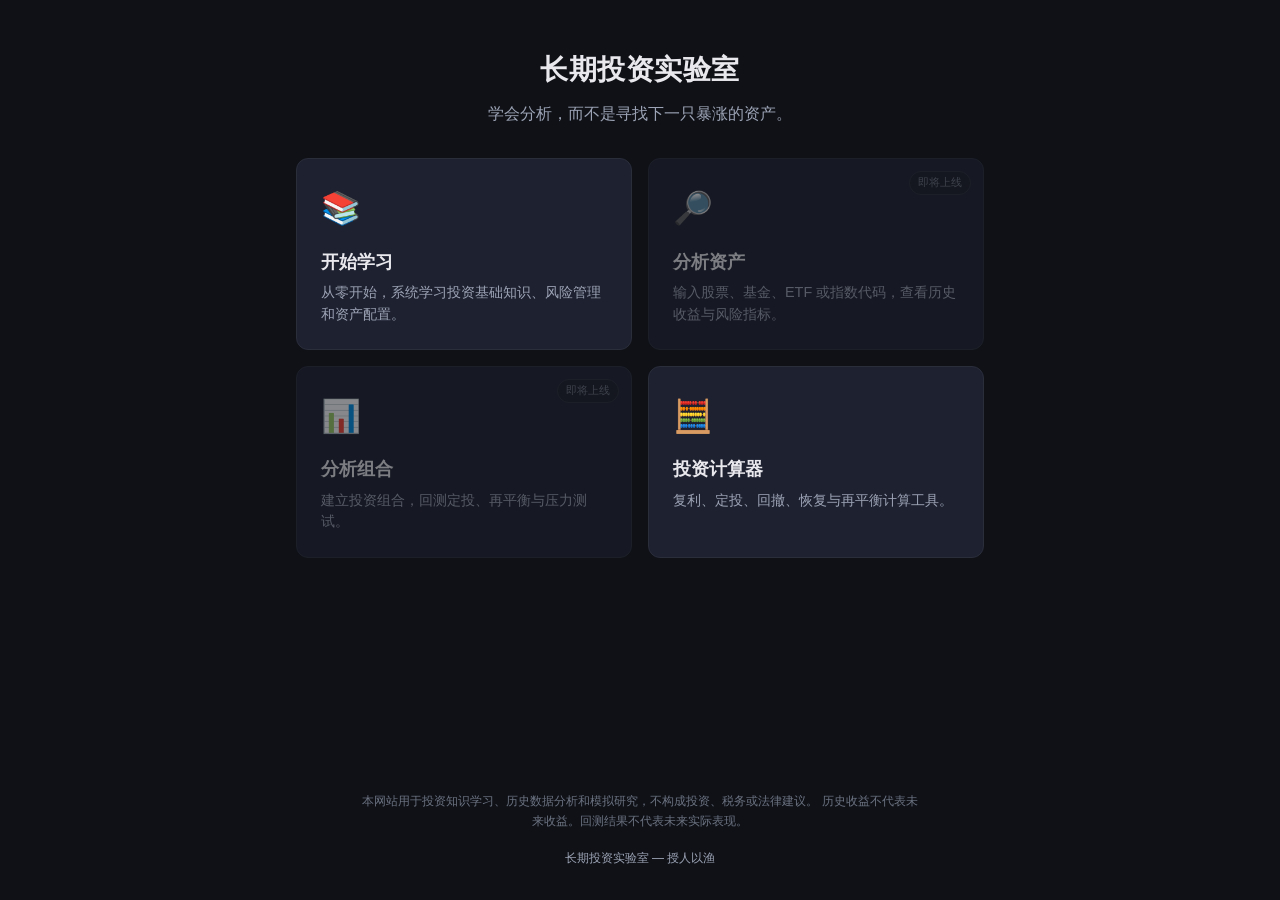
==== index.html @ 00b1dd11 "Phase 1: 项目骨架 — 首页、学习页面、计算器、响应式布局" ====
<!DOCTYPE html>
<html lang="zh-CN">
<head>
  <meta charset="UTF-8">
  <meta name="viewport" content="width=device-width, initial-scale=1.0">
  <title>长期投资实验室</title>
  <meta name="description" content="帮助普通人学习投资、分析资产、理解风险、研究组合。">
  <link rel="stylesheet" href="css/main.css">
  <link rel="stylesheet" href="css/mobile.css">
</head>
<body>
  <header class="site-header">
    <h1 class="site-title">长期投资实验室</h1>
    <p class="site-subtitle">学会分析，而不是寻找下一只暴涨的资产。</p>
  </header>

  <main class="home-grid">
    <a href="learn.html" class="entry-card">
      <span class="entry-icon">📚</span>
      <h2 class="entry-title">开始学习</h2>
      <p class="entry-desc">从零开始，系统学习投资基础知识、风险管理和资产配置。</p>
    </a>

    <a href="assets.html" class="entry-card entry-card--disabled" aria-disabled="true">
      <span class="entry-icon">🔎</span>
      <h2 class="entry-title">分析资产</h2>
      <p class="entry-desc">输入股票、基金、ETF 或指数代码，查看历史收益与风险指标。</p>
      <span class="entry-badge">即将上线</span>
    </a>

    <a href="portfolio.html" class="entry-card entry-card--disabled" aria-disabled="true">
      <span class="entry-icon">📊</span>
      <h2 class="entry-title">分析组合</h2>
      <p class="entry-desc">建立投资组合，回测定投、再平衡与压力测试。</p>
      <span class="entry-badge">即将上线</span>
    </a>

    <a href="calculator.html" class="entry-card">
      <span class="entry-icon">🧮</span>
      <h2 class="entry-title">投资计算器</h2>
      <p class="entry-desc">复利、定投、回撤、恢复与再平衡计算工具。</p>
    </a>
  </main>

  <footer class="site-footer">
    <p class="disclaimer">
      本网站用于投资知识学习、历史数据分析和模拟研究，不构成投资、税务或法律建议。
      历史收益不代表未来收益。回测结果不代表未来实际表现。
    </p>
    <p class="copyright">长期投资实验室 &mdash; 授人以渔</p>
  </footer>
</body>
</html>
---- css/main.css ----
/* ============================================
   长期投资实验室 — 全局样式
   风格：专业、简洁、克制
   ============================================ */

:root {
  --bg-primary: #0f1117;
  --bg-secondary: #1a1d27;
  --bg-card: #1e2130;
  --bg-card-hover: #252838;
  --text-primary: #e8e8ed;
  --text-secondary: #9ca3b4;
  --text-muted: #6b7280;
  --accent: #5b8def;
  --accent-dim: #3d5fa8;
  --border: #2a2d3a;
  --border-light: #353849;
  --danger: #e0556a;
  --success: #4caf88;
  --radius: 12px;
  --radius-sm: 8px;
  --gap: 16px;
  --max-width: 720px;
}

*, *::before, *::after {
  box-sizing: border-box;
  margin: 0;
  padding: 0;
}

html {
  font-size: 16px;
  -webkit-text-size-adjust: 100%;
}

body {
  font-family: -apple-system, BlinkMacSystemFont, "Segoe UI", "PingFang SC",
    "Hiragino Sans GB", "Microsoft YaHei", sans-serif;
  background: var(--bg-primary);
  color: var(--text-primary);
  line-height: 1.6;
  min-height: 100vh;
  display: flex;
  flex-direction: column;
}

/* ============================================
   Header
   ============================================ */

.site-header {
  text-align: center;
  padding: 48px var(--gap) 32px;
}

.site-title {
  font-size: 1.75rem;
  font-weight: 700;
  letter-spacing: 0.02em;
  color: var(--text-primary);
  margin-bottom: 8px;
}

.site-subtitle {
  font-size: 1rem;
  color: var(--text-secondary);
  max-width: 480px;
  margin: 0 auto;
}

.back-link {
  display: inline-block;
  color: var(--accent);
  text-decoration: none;
  font-size: 0.9rem;
  margin-bottom: 16px;
  transition: color 0.2s;
}

.back-link:hover {
  color: #7aabff;
}

/* ============================================
   Home Grid
   ============================================ */

.home-grid {
  display: grid;
  grid-template-columns: 1fr;
  gap: var(--gap);
  padding: 0 var(--gap);
  max-width: var(--max-width);
  margin: 0 auto;
  width: 100%;
}

.entry-card {
  display: flex;
  flex-direction: column;
  align-items: flex-start;
  background: var(--bg-card);
  border: 1px solid var(--border);
  border-radius: var(--radius);
  padding: 24px;
  text-decoration: none;
  color: var(--text-primary);
  transition: background 0.2s, border-color 0.2s;
  position: relative;
}

.entry-card:not(.entry-card--disabled):hover {
  background: var(--bg-card-hover);
  border-color: var(--accent-dim);
}

.entry-card--disabled {
  opacity: 0.5;
  cursor: not-allowed;
  pointer-events: none;
}

.entry-icon {
  font-size: 2rem;
  margin-bottom: 12px;
}

.entry-title {
  font-size: 1.15rem;
  font-weight: 600;
  margin-bottom: 6px;
}

.entry-desc {
  font-size: 0.9rem;
  color: var(--text-secondary);
  line-height: 1.5;
}

.entry-badge {
  position: absolute;
  top: 12px;
  right: 12px;
  font-size: 0.7rem;
  background: var(--bg-secondary);
  color: var(--text-muted);
  padding: 2px 8px;
  border-radius: 100px;
  border: 1px solid var(--border);
}

/* ============================================
   Learn Page
   ============================================ */

.learn-content {
  max-width: var(--max-width);
  margin: 0 auto;
  padding: 0 var(--gap);
  width: 100%;
}

.course-section {
  margin-bottom: var(--gap);
}

.course-toggle {
  display: flex;
  align-items: center;
  gap: 12px;
  width: 100%;
  background: var(--bg-card);
  border: 1px solid var(--border);
  border-radius: var(--radius);
  padding: 16px 20px;
  color: var(--text-primary);
  font: inherit;
  cursor: pointer;
  text-align: left;
  transition: background 0.2s;
}

.course-toggle:hover {
  background: var(--bg-card-hover);
}

.course-toggle h2 {
  flex: 1;
  font-size: 1rem;
  font-weight: 600;
}

.course-level {
  font-size: 0.7rem;
  font-weight: 700;
  padding: 3px 10px;
  border-radius: 100px;
  text-transform: uppercase;
  letter-spacing: 0.05em;
}

.course-level--beginner {
  background: #1a3a2a;
  color: var(--success);
}

.course-level--intermediate {
  background: #2a2a1a;
  color: #d4a84b;
}

.course-level--advanced {
  background: #2a1a2a;
  color: #ab7bdb;
}

.toggle-icon {
  font-size: 1.2rem;
  font-weight: 300;
  color: var(--text-muted);
  width: 24px;
  text-align: center;
}

.course-body {
  background: var(--bg-secondary);
  border: 1px solid var(--border);
  border-top: none;
  border-radius: 0 0 var(--radius) var(--radius);
  padding: 20px;
}

.course-list {
  list-style: none;
}

.course-list li {
  padding: 12px 0;
  border-bottom: 1px solid var(--border);
}

.course-list li:last-child {
  border-bottom: none;
}

.course-list h3 {
  font-size: 0.95rem;
  font-weight: 600;
  margin-bottom: 4px;
  color: var(--text-primary);
}

.course-list p {
  font-size: 0.85rem;
  color: var(--text-secondary);
  line-height: 1.6;
}

/* ============================================
   Calculator Page
   ============================================ */

.calc-content {
  max-width: var(--max-width);
  margin: 0 auto;
  padding: 0 var(--gap);
  width: 100%;
}

.calc-card {
  background: var(--bg-card);
  border: 1px solid var(--border);
  border-radius: var(--radius);
  padding: 24px;
  margin-bottom: var(--gap);
}

.calc-title {
  font-size: 1.15rem;
  font-weight: 600;
  margin-bottom: 4px;
}

.calc-desc {
  font-size: 0.85rem;
  color: var(--text-secondary);
  margin-bottom: 20px;
}

.calc-form {
  display: flex;
  flex-direction: column;
  gap: 14px;
}

.calc-form label {
  display: flex;
  flex-direction: column;
  gap: 4px;
  font-size: 0.85rem;
  color: var(--text-secondary);
}

.calc-form input,
.calc-form select {
  background: var(--bg-secondary);
  border: 1px solid var(--border);
  border-radius: var(--radius-sm);
  padding: 10px 12px;
  font: inherit;
  font-size: 0.95rem;
  color: var(--text-primary);
  outline: none;
  transition: border-color 0.2s;
}

.calc-form input:focus,
.calc-form select:focus {
  border-color: var(--accent);
}

.calc-form select {
  cursor: pointer;
}

.calc-result {
  margin-top: 20px;
  padding-top: 20px;
  border-top: 1px solid var(--border);
}

.result-table {
  width: 100%;
  border-collapse: collapse;
}

.result-table tr {
  border-bottom: 1px solid var(--border);
}

.result-table tr:last-child {
  border-bottom: none;
}

.result-table td,
.result-table th {
  padding: 10px 0;
  font-size: 0.9rem;
  text-align: left;
}

.result-table td:last-child,
.result-table th:last-child {
  text-align: right;
  font-weight: 600;
  font-variant-numeric: tabular-nums;
}

/* ============================================
   Rebalance Calculator
   ============================================ */

.rb-asset-row {
  display: flex;
  gap: 8px;
  align-items: flex-end;
  padding: 10px 0;
  border-bottom: 1px solid var(--border);
}

.rb-asset-row label {
  flex: 1;
  min-width: 0;
}

.rb-asset-row input {
  width: 100%;
}

.rb-action-buy {
  color: var(--danger);
}

.rb-action-sell {
  color: var(--success);
}

/* ============================================
   Buttons
   ============================================ */

.btn {
  display: inline-flex;
  align-items: center;
  justify-content: center;
  padding: 12px 24px;
  border: none;
  border-radius: var(--radius-sm);
  font: inherit;
  font-size: 0.95rem;
  font-weight: 600;
  cursor: pointer;
  transition: background 0.2s, opacity 0.2s;
}

.btn--primary {
  background: var(--accent);
  color: #fff;
}

.btn--primary:hover {
  background: #4a7de0;
}

.btn--primary:active {
  opacity: 0.85;
}

/* ============================================
   Forms
   ============================================ */

input[type="number"]::-webkit-inner-spin-button,
input[type="number"]::-webkit-outer-spin-button {
  opacity: 0.4;
}

/* ============================================
   Footer
   ============================================ */

.site-footer {
  margin-top: auto;
  text-align: center;
  padding: 40px var(--gap) 32px;
  color: var(--text-muted);
  font-size: 0.75rem;
  line-height: 1.7;
}

.disclaimer {
  max-width: 560px;
  margin: 0 auto 16px;
}

.copyright {
  font-weight: 500;
  color: var(--text-secondary);
}

/* ============================================
   Responsive Breakpoints
   ============================================ */

@media (min-width: 600px) {
  .home-grid {
    grid-template-columns: 1fr 1fr;
  }

  .entry-card {
    min-height: 180px;
  }
}
---- css/mobile.css ----
/* ============================================
   长期投资实验室 — 移动端增强
   手机优先，触摸友好
   ============================================ */

/* 基准：375px 宽度手机 */

/* 确保点击区域足够大 */
@media (max-width: 599px) {
  .site-title {
    font-size: 1.5rem;
  }

  .site-subtitle {
    font-size: 0.9rem;
  }

  .site-header {
    padding: 32px 16px 24px;
  }

  .entry-card {
    padding: 20px 18px;
  }

  .entry-icon {
    font-size: 1.6rem;
  }

  .course-toggle {
    padding: 14px 16px;
  }

  .calc-card {
    padding: 20px 16px;
  }

  .calc-form input,
  .calc-form select,
  .btn {
    min-height: 44px; /* iOS 推荐最小触摸目标 */
  }

  .rb-asset-row {
    flex-direction: column;
    gap: 8px;
    padding: 14px 0;
  }

  /* 页面底部留出安全区 */
  .site-footer {
    padding-bottom: max(32px, env(safe-area-inset-bottom));
  }
}

/* 平板及以上 */
@media (min-width: 600px) and (max-width: 1023px) {
  .home-grid {
    grid-template-columns: 1fr 1fr;
  }
}

/* 桌面 */
@media (min-width: 1024px) {
  body {
    font-size: 17px;
  }

  .home-grid {
    grid-template-columns: 1fr 1fr;
  }
}

/* 暗色模式滚动条 (WebKit) */
::-webkit-scrollbar {
  width: 6px;
}

::-webkit-scrollbar-track {
  background: var(--bg-primary);
}

::-webkit-scrollbar-thumb {
  background: var(--border);
  border-radius: 3px;
}

/* 选中文字颜色 */
::selection {
  background: var(--accent-dim);
  color: #fff;
}
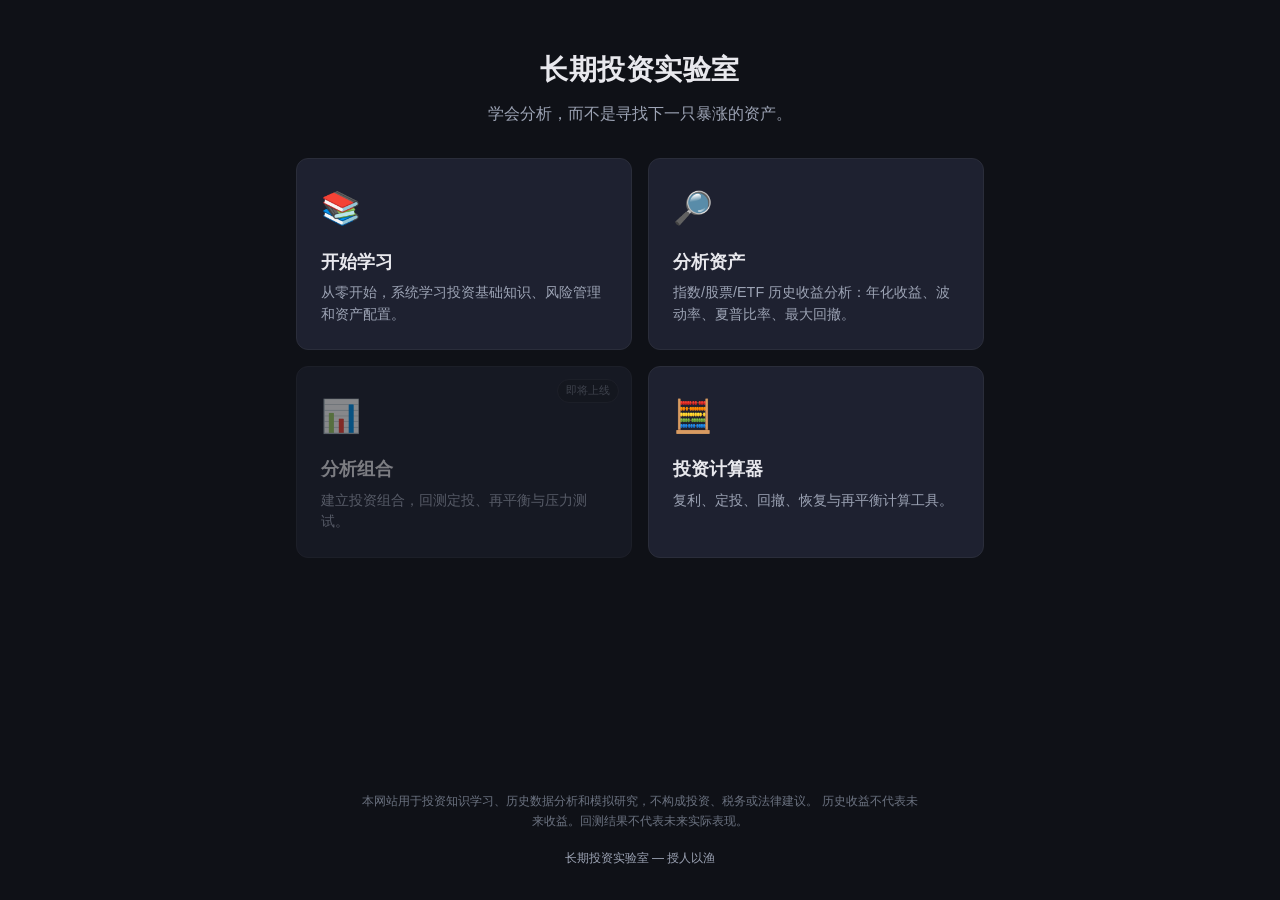
==== commit 126090f9: "Phase 3: 资产分析页 — 分析引擎 + Canvas 图表 + 多资产对比" ====
--- a/index.html
+++ b/index.html
@@ -21,11 +21,10 @@
       <p class="entry-desc">从零开始，系统学习投资基础知识、风险管理和资产配置。</p>
     </a>
 
-    <a href="assets.html" class="entry-card entry-card--disabled" aria-disabled="true">
+    <a href="analysis.html" class="entry-card">
       <span class="entry-icon">🔎</span>
       <h2 class="entry-title">分析资产</h2>
-      <p class="entry-desc">输入股票、基金、ETF 或指数代码，查看历史收益与风险指标。</p>
-      <span class="entry-badge">即将上线</span>
+      <p class="entry-desc">指数/股票/ETF 历史收益分析：年化收益、波动率、夏普比率、最大回撤。</p>
     </a>
 
     <a href="portfolio.html" class="entry-card entry-card--disabled" aria-disabled="true">
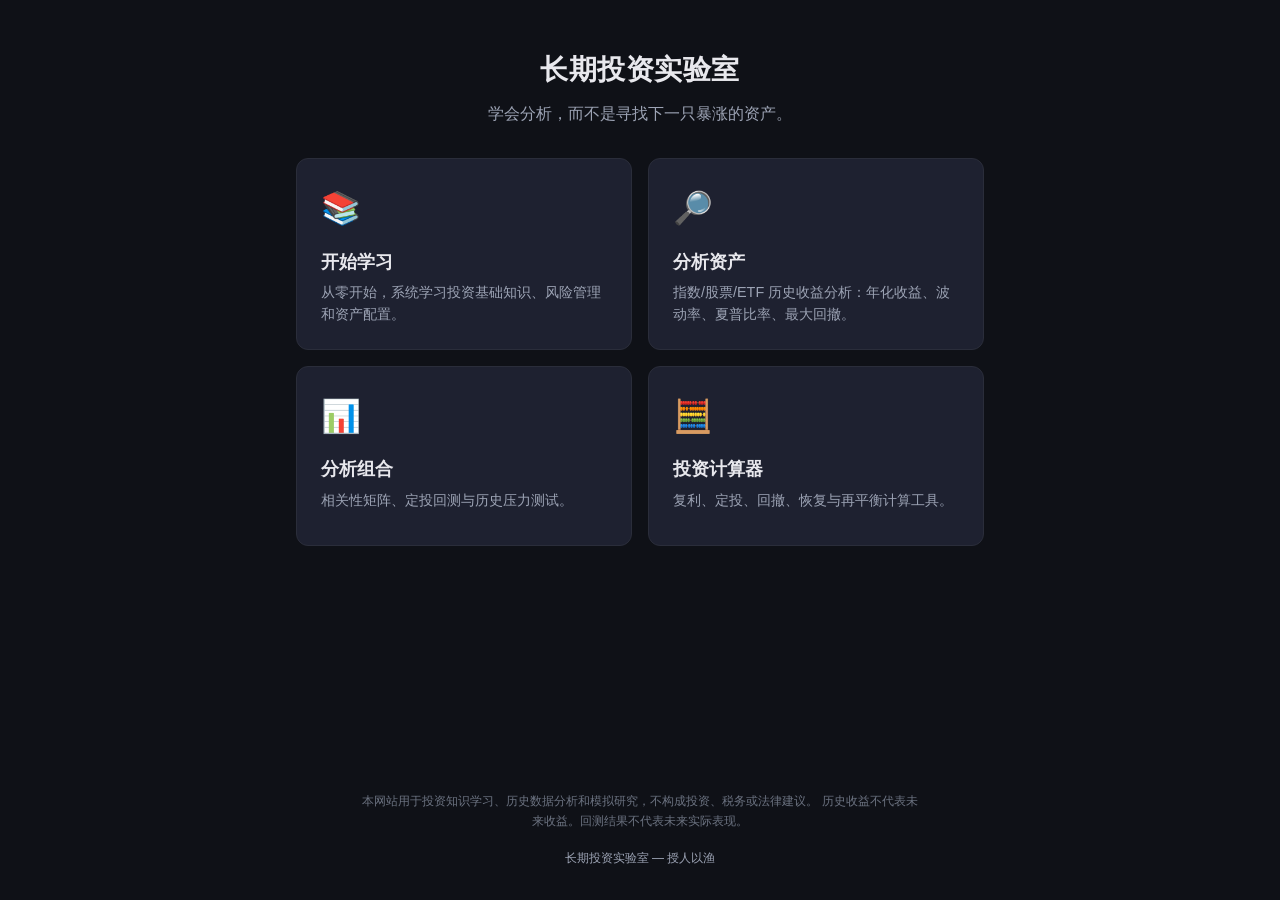
==== commit 6429bc12: "Phase 4: 组合分析 — 相关性矩阵、定投回测、压力测试" ====
--- a/index.html
+++ b/index.html
@@ -27,11 +27,10 @@
       <p class="entry-desc">指数/股票/ETF 历史收益分析：年化收益、波动率、夏普比率、最大回撤。</p>
     </a>
 
-    <a href="portfolio.html" class="entry-card entry-card--disabled" aria-disabled="true">
+    <a href="portfolio.html" class="entry-card">
       <span class="entry-icon">📊</span>
       <h2 class="entry-title">分析组合</h2>
-      <p class="entry-desc">建立投资组合，回测定投、再平衡与压力测试。</p>
-      <span class="entry-badge">即将上线</span>
+      <p class="entry-desc">相关性矩阵、定投回测与历史压力测试。</p>
     </a>
 
     <a href="calculator.html" class="entry-card">
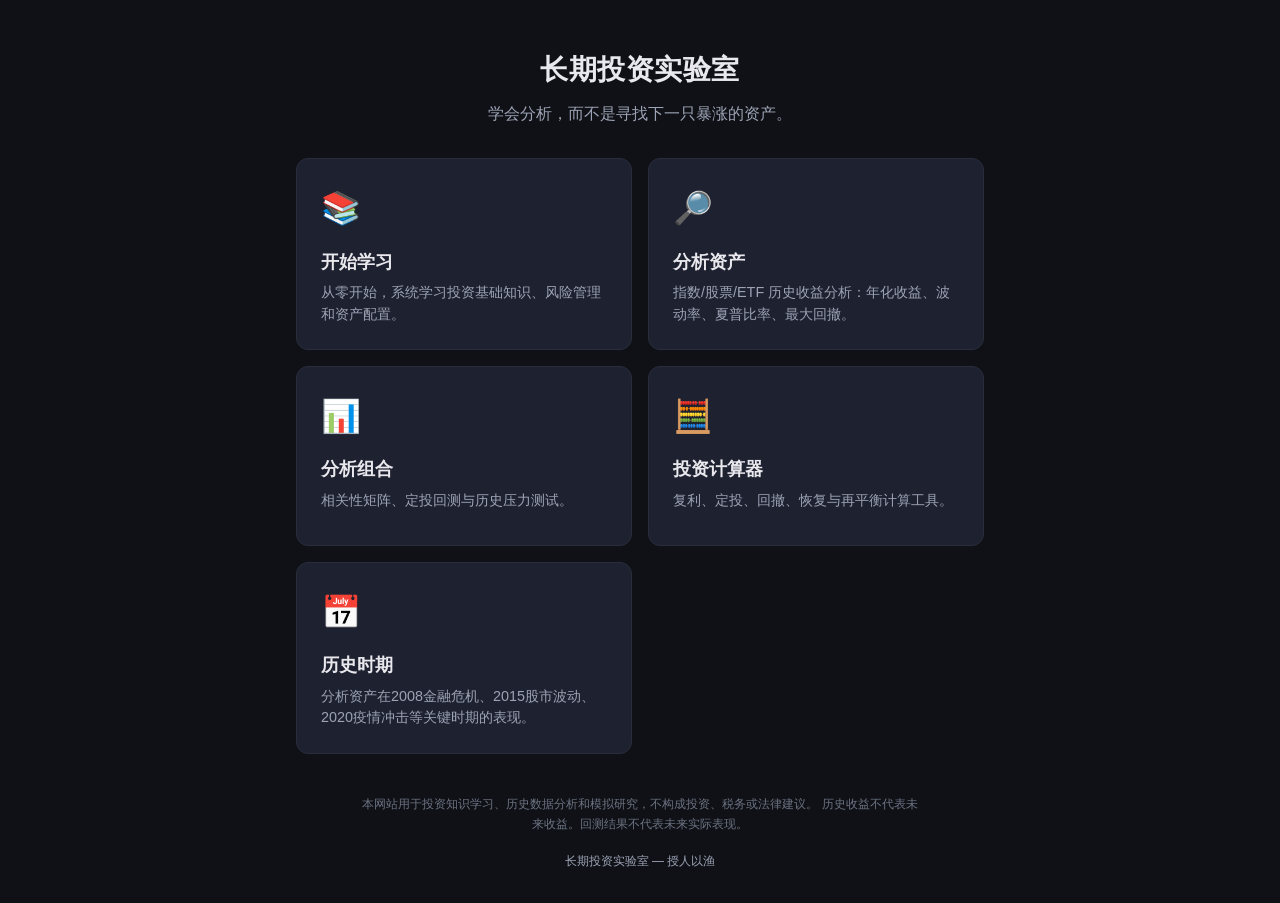
==== commit 09398467: "Phase 5: 历史时期分析、课程互动、投资案例、风险解释" ====
--- a/index.html
+++ b/index.html
@@ -38,6 +38,12 @@
       <h2 class="entry-title">投资计算器</h2>
       <p class="entry-desc">复利、定投、回撤、恢复与再平衡计算工具。</p>
     </a>
+
+    <a href="history.html" class="entry-card">
+      <span class="entry-icon">📅</span>
+      <h2 class="entry-title">历史时期</h2>
+      <p class="entry-desc">分析资产在2008金融危机、2015股市波动、2020疫情冲击等关键时期的表现。</p>
+    </a>
   </main>
 
   <footer class="site-footer">
--- a/css/main.css
+++ b/css/main.css
@@ -450,6 +450,267 @@
 }
 
 /* ============================================
+   Quiz & Interactive
+   ============================================ */
+
+.quiz-section {
+  max-width: var(--max-width);
+  margin: 0 auto var(--gap);
+  padding: 0 var(--gap);
+  width: 100%;
+}
+
+.quiz-title {
+  font-size: 0.95rem;
+  font-weight: 600;
+  color: var(--text-secondary);
+  padding: 0 4px;
+  margin-bottom: 10px;
+}
+
+.quiz-card {
+  background: var(--bg-card);
+  border: 1px solid var(--border);
+  border-radius: var(--radius);
+  padding: 20px 24px;
+}
+
+.quiz-step {
+  display: none;
+}
+
+.quiz-step.active {
+  display: block;
+}
+
+.quiz-question {
+  font-size: 1rem;
+  font-weight: 600;
+  color: var(--text-primary);
+  margin-bottom: 16px;
+  line-height: 1.5;
+}
+
+.quiz-input-row {
+  display: flex;
+  gap: 10px;
+  align-items: center;
+  flex-wrap: wrap;
+  margin-bottom: 12px;
+}
+
+.quiz-input-row input {
+  background: var(--bg-secondary);
+  border: 1px solid var(--border);
+  border-radius: var(--radius-sm);
+  padding: 10px 14px;
+  font: inherit;
+  font-size: 0.95rem;
+  color: var(--text-primary);
+  outline: none;
+  width: 120px;
+}
+
+.quiz-input-row input:focus {
+  border-color: var(--accent);
+}
+
+.quiz-feedback {
+  display: none;
+  padding: 12px 16px;
+  border-radius: var(--radius-sm);
+  margin-top: 12px;
+  font-size: 0.9rem;
+  line-height: 1.6;
+}
+
+.quiz-feedback.show {
+  display: block;
+}
+
+.quiz-feedback--correct {
+  background: rgba(76, 175, 136, 0.1);
+  border-left: 3px solid var(--success);
+  color: var(--success);
+}
+
+.quiz-feedback--info {
+  background: rgba(91, 141, 239, 0.08);
+  border-left: 3px solid var(--accent);
+  color: var(--text-primary);
+}
+
+.quiz-feedback--hint {
+  background: rgba(212, 168, 75, 0.1);
+  border-left: 3px solid #d4a84b;
+  color: #d4a84b;
+}
+
+.quiz-next-btn {
+  display: inline-flex;
+  margin-top: 12px;
+  padding: 8px 18px;
+  background: var(--accent);
+  color: #fff;
+  border: none;
+  border-radius: var(--radius-sm);
+  font: inherit;
+  font-size: 0.85rem;
+  font-weight: 600;
+  cursor: pointer;
+}
+
+.quiz-next-btn:hover { background: #4a7de0; }
+
+/* Case study */
+.case-card {
+  background: var(--bg-card);
+  border: 1px solid var(--border);
+  border-radius: var(--radius);
+  padding: 20px 24px;
+  margin-bottom: var(--gap);
+}
+
+.case-header {
+  font-size: 1.05rem;
+  font-weight: 700;
+  color: var(--text-primary);
+  margin-bottom: 6px;
+}
+
+.case-desc {
+  font-size: 0.85rem;
+  color: var(--text-secondary);
+  margin-bottom: 16px;
+  line-height: 1.5;
+}
+
+.case-metrics {
+  display: grid;
+  grid-template-columns: repeat(auto-fit, minmax(120px, 1fr));
+  gap: 8px;
+  margin-bottom: 16px;
+}
+
+.case-metric {
+  background: var(--bg-secondary);
+  border-radius: var(--radius-sm);
+  padding: 10px 12px;
+  text-align: center;
+}
+
+.case-metric .label {
+  font-size: 0.7rem;
+  color: var(--text-muted);
+  text-transform: uppercase;
+  letter-spacing: 0.5px;
+  margin-bottom: 2px;
+}
+
+.case-metric .value {
+  font-size: 1.05rem;
+  font-weight: 700;
+  color: var(--text-primary);
+}
+
+.case-options {
+  display: grid;
+  grid-template-columns: 1fr 1fr;
+  gap: 8px;
+  margin-bottom: 12px;
+}
+
+.case-option {
+  padding: 12px 16px;
+  background: var(--bg-secondary);
+  border: 1px solid var(--border);
+  border-radius: var(--radius-sm);
+  cursor: pointer;
+  text-align: center;
+  font: inherit;
+  font-size: 0.9rem;
+  font-weight: 600;
+  color: var(--text-primary);
+  transition: border-color 0.15s, background 0.15s;
+}
+
+.case-option:hover {
+  border-color: var(--accent);
+  background: var(--bg-card-hover);
+}
+
+.case-option.selected {
+  border-color: var(--accent);
+  background: rgba(91, 141, 239, 0.12);
+}
+
+.case-explanation {
+  display: none;
+  padding: 12px 16px;
+  background: rgba(91, 141, 239, 0.06);
+  border-radius: var(--radius-sm);
+  border-left: 3px solid var(--accent);
+  font-size: 0.85rem;
+  color: var(--text-secondary);
+  line-height: 1.6;
+}
+
+.case-explanation.show { display: block; }
+
+/* Why button in course */
+.why-btn {
+  display: inline-block;
+  margin-left: 4px;
+  padding: 1px 8px;
+  font-size: 0.7rem;
+  color: var(--accent);
+  background: transparent;
+  border: 1px solid var(--accent-dim);
+  border-radius: 100px;
+  cursor: pointer;
+  vertical-align: middle;
+  transition: background 0.15s;
+}
+
+.why-btn:hover {
+  background: rgba(91, 141, 239, 0.1);
+}
+
+.why-content {
+  display: none;
+  font-size: 0.82rem;
+  color: var(--text-secondary);
+  padding: 8px 12px;
+  margin-top: 6px;
+  border-radius: var(--radius-sm);
+  background: rgba(91, 141, 239, 0.04);
+  border-left: 2px solid var(--accent-dim);
+  line-height: 1.5;
+}
+
+.why-content.show { display: block; }
+
+/* Case study responsive */
+@media (max-width: 599px) {
+  .case-options {
+    grid-template-columns: 1fr;
+  }
+
+  .case-metrics {
+    grid-template-columns: repeat(2, 1fr);
+  }
+
+  .quiz-input-row {
+    flex-direction: column;
+    align-items: stretch;
+  }
+
+  .quiz-input-row input {
+    width: 100%;
+  }
+}
+
+/* ============================================
    Responsive Breakpoints
    ============================================ */
 
